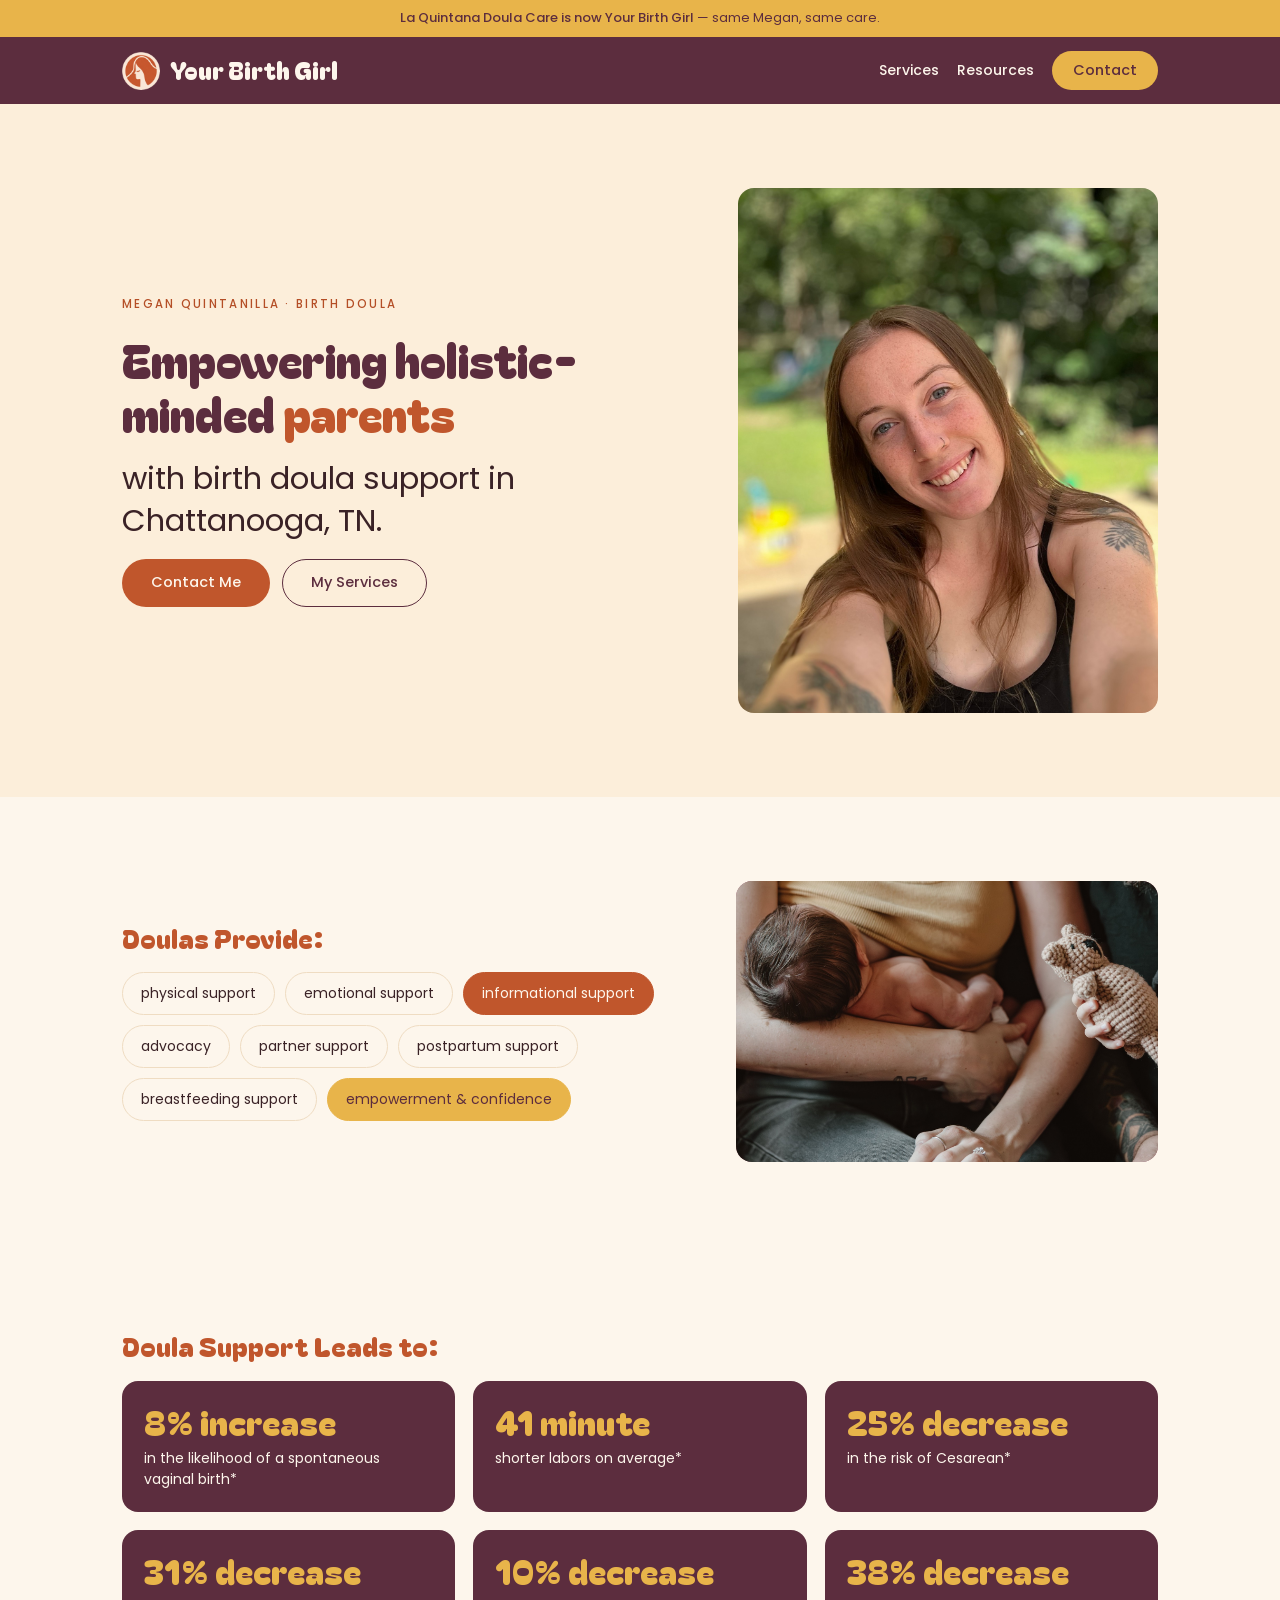
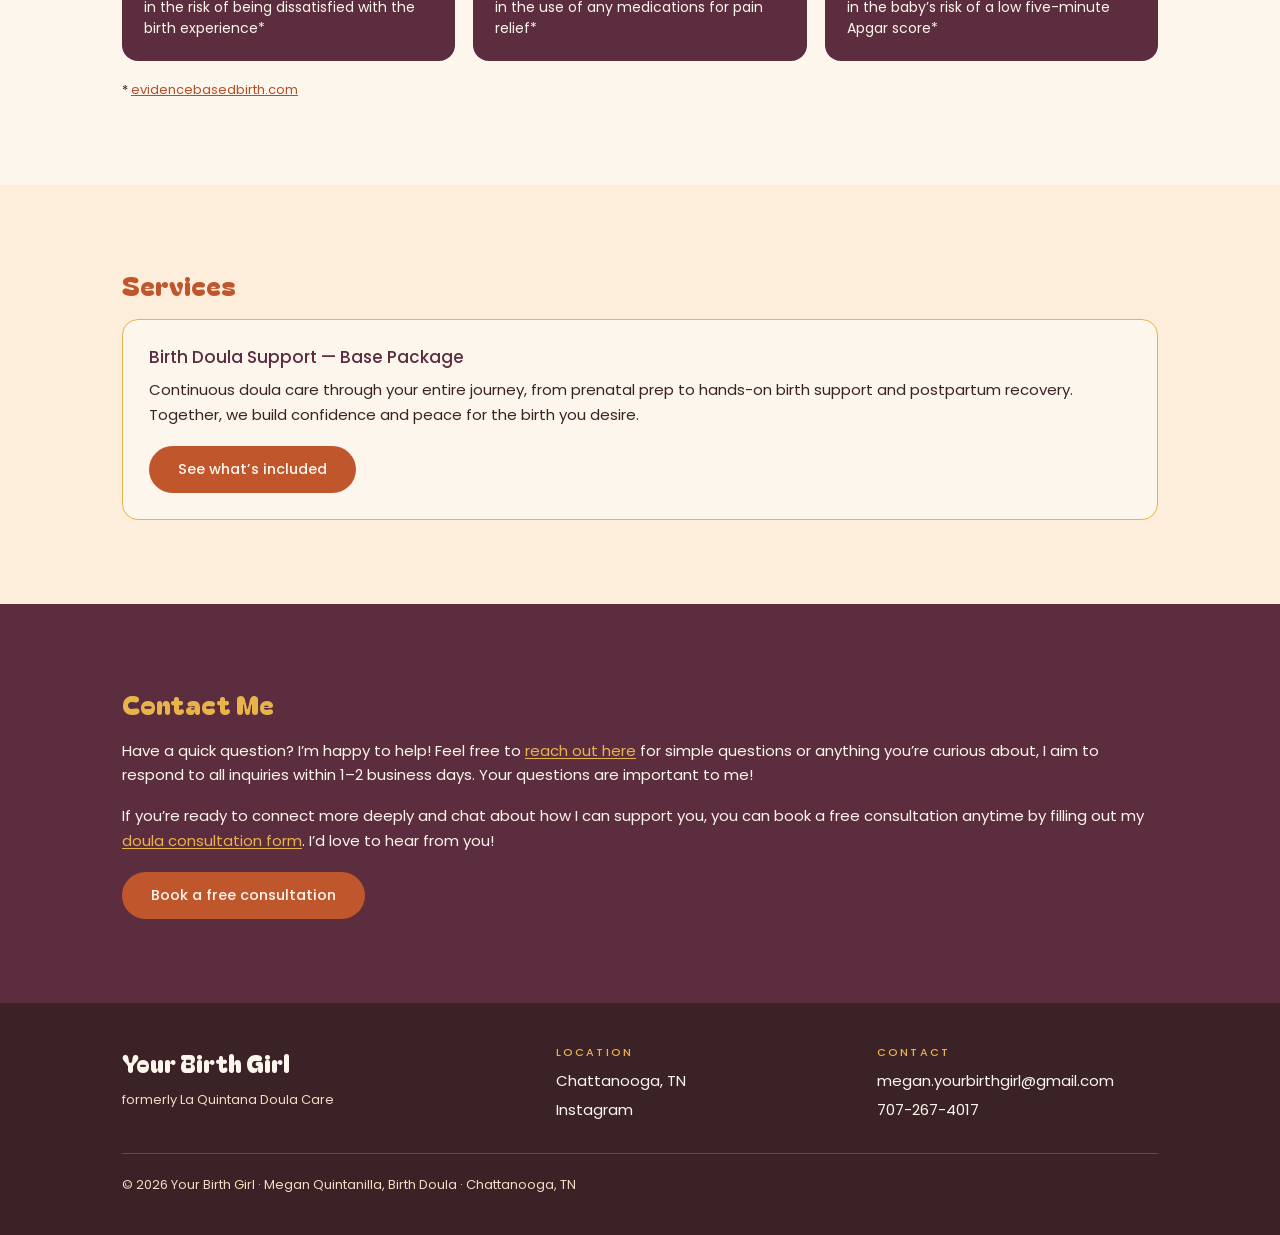
==== about.html @ a01bfeae "Target 'Chattanooga doula' in the homepage title; add sitemap and robots The old site ranked top-3 f" ====
<!DOCTYPE html>
<html lang="en">
<head>
<meta charset="utf-8">
<meta name="viewport" content="width=device-width, initial-scale=1">
<!-- Redirect stub. The old Squarespace site had /about; this site does not.
     Squarespace domain forwarding preserves the path, so traffic lands here.
     Zero-delay refresh plus a canonical is the closest a static host gets to
     a 301. Remove alongside the rebrand notice — see BRAND.md §7. -->
<meta http-equiv="refresh" content="0; url=/">
<link rel="canonical" href="https://yourbirthgirl.com/">
<title>Your Birth Girl | Chattanooga Doula</title>
<link rel="stylesheet" href="css/style.css">
</head>
<body>
<main id="main" class="section section--cream">
  <div class="shell stack">
    <p class="body-text">This page has moved.
      <a href="/">Continue to Your Birth Girl</a>.</p>
  </div>
</main>
</body>
</html>
---- css/style.css ----
/* ==========================================================================
   Your Birth Girl — stylesheet
   Implements BRAND.md revision 1. Mobile first.
   Do not add colors, fonts, gradients, or shadows that are not in BRAND.md.
   ========================================================================== */

/* ----- Fonts (self-hosted, SIL OFL) ----- */
@font-face {
  font-family: 'Bagel Fat One';
  src: url('../assets/fonts/bagel-fat-one-400.woff2') format('woff2');
  font-weight: 400;
  font-style: normal;
  font-display: swap;
}
@font-face {
  font-family: 'Poppins';
  src: url('../assets/fonts/poppins-400.woff2') format('woff2');
  font-weight: 400;
  font-style: normal;
  font-display: swap;
}
@font-face {
  font-family: 'Poppins';
  src: url('../assets/fonts/poppins-500.woff2') format('woff2');
  font-weight: 500;
  font-style: normal;
  font-display: swap;
}

/* ----- Tokens ----- */
:root {
  --plum:  #5C2D3E;
  --rose:  #A8687C;
  --rust:  #C0562C;
  --drust: #B44E26;
  --gold:  #E8B44A;
  --cream: #FDF6EC;
  --wash:  #FCEEDA;
  --ink:   #3A2226;
  --line:  #EFDCC2;

  --display: 'Bagel Fat One', Georgia, serif;
  --body: 'Poppins', -apple-system, BlinkMacSystemFont, 'Segoe UI', Roboto, sans-serif;

  --radius-card: 16px;
  --radius-pill: 40px;
  --shell: 1100px;
  --gutter: 20px;
  --section-y: 56px;
}

/* ----- Reset ----- */
*, *::before, *::after { box-sizing: border-box; }
body, h1, h2, h3, h4, p, ul, ol, li, figure, blockquote { margin: 0; padding: 0; }
ul, ol { list-style: none; }
img { max-width: 100%; display: block; height: auto; }
a { color: inherit; }

html { scroll-behavior: smooth; }
@media (prefers-reduced-motion: reduce) {
  html { scroll-behavior: auto; }
  *, *::before, *::after { animation-duration: .01ms !important; transition-duration: .01ms !important; }
}

body {
  font-family: var(--body);
  font-weight: 400;
  font-size: 15px;
  line-height: 1.6;
  color: var(--ink);
  background: var(--cream);
  -webkit-font-smoothing: antialiased;
}

/* ----- Layout ----- */
.shell {
  width: 100%;
  max-width: var(--shell);
  margin-inline: auto;
  padding-inline: var(--gutter);
}

.section { padding-block: var(--section-y); }
.section--cream { background: var(--cream); }
.section--wash  { background: var(--wash); }
.section--plum  { background: var(--plum); color: var(--cream); }

/* Skip link — keyboard users land past the nav */
.skip {
  position: absolute;
  left: -9999px;
  top: 0;
  background: var(--plum);
  color: var(--cream);
  padding: 12px 20px;
  border-radius: 0 0 var(--radius-card) 0;
  font-weight: 500;
  z-index: 100;
}
.skip:focus { left: 0; }

/* ----- Type scale (mobile values; desktop in media query) ----- */
.wordmark {
  display: inline-flex;
  align-items: center;
  gap: 10px;
  font-family: var(--display);
  font-size: 20px;
  line-height: 1.1;
  color: var(--cream);
  text-decoration: none;
}
/* The mark keeps its own cream field and is masked to a circle, so it reads
   as a badge on plum. The rust mark alone would be ~2.4:1 against plum. */
.wordmark__mark { display: block; width: 32px; height: 32px; flex: none; }

.hero__standout {
  font-family: var(--display);
  font-size: 30px;
  line-height: 1.15;
  color: var(--plum);
  font-weight: 400;
}
/* The turn word — final word of the hero headline only, once per page */
.turn { color: var(--rust); }

.hero__lead {
  font-size: 22px;
  line-height: 1.35;
  color: var(--ink);
  font-weight: 400;
}

.section-header {
  font-family: var(--display);
  font-size: 22px;
  line-height: 1.2;
  color: var(--rust);
  font-weight: 400;
}
/* On plum backgrounds rust would fail contrast — use gold, which is 5.8 on plum */
.section--plum .section-header { color: var(--gold); }

.eyebrow {
  font-size: 11px;
  font-weight: 500;
  letter-spacing: .2em;
  text-transform: uppercase;
  color: var(--drust);
}
.section--plum .eyebrow { color: var(--gold); }

.body-text {
  font-size: 15px;
  line-height: 1.6;
  color: var(--ink);
}
.section--plum .body-text { color: var(--cream); }
.body-text + .body-text { margin-top: 16px; }

/* Inline links — drust passes AA at body size on cream and wash */
.body-text a, .link {
  color: var(--drust);
  text-decoration: underline;
  text-underline-offset: 2px;
}
.section--plum .body-text a,
.section--plum .link { color: var(--gold); }

/* ----- Buttons ----- */
.btn {
  display: inline-block;
  font-family: var(--body);
  font-weight: 500;
  font-size: 15px;
  line-height: 1.2;
  padding: 14px 28px;
  border-radius: var(--radius-pill);
  border: 1.5px solid transparent;
  text-decoration: none;
  cursor: pointer;
  text-align: center;
}
.btn--primary { background: var(--rust); color: var(--cream); }
.btn--primary:hover { background: var(--drust); }

.btn--secondary { background: transparent; color: var(--plum); border-color: var(--plum); }
.btn--secondary:hover { background: var(--plum); color: var(--cream); }

/* The only gold button on the site */
.btn--nav { background: var(--gold); color: var(--plum); padding: 10px 20px; font-size: 14px; }
.btn--nav:hover { background: var(--cream); }

/* On plum, the secondary button needs a light border to be visible */
.section--plum .btn--secondary { color: var(--cream); border-color: var(--cream); }
.section--plum .btn--secondary:hover { background: var(--cream); color: var(--plum); }

.btn-row { display: flex; flex-wrap: wrap; gap: 12px; }

/* ----- Focus ----- */
a:focus-visible, button:focus-visible {
  outline: 3px solid var(--gold);
  outline-offset: 3px;
}
.section--plum a:focus-visible, .nav a:focus-visible {
  outline-color: var(--gold);
}

/* ----- Rebrand notice -----
   TEMPORARY. Bridges visitors arriving from laquintanadoulacare.com through
   the 301 redirect. Delete this block plus the markup on all four pages once
   the redirect has run ~12 months. See BRAND.md §7.
   Plum on gold measures 5.8:1, so 13px clears AA. */
.rebrand {
  background: var(--gold);
  padding-block: 9px;
}
.rebrand__text {
  color: var(--plum);
  font-size: 13px;
  font-weight: 400;
  line-height: 1.45;
  text-align: center;
}
.rebrand__text strong { font-weight: 500; }

/* ----- Nav ----- */
.nav { background: var(--plum); }
.nav__inner {
  display: flex;
  flex-wrap: wrap;
  align-items: center;
  gap: 12px 20px;
  padding-block: 14px;
}
.nav__links {
  display: flex;
  flex-wrap: wrap;
  align-items: center;
  gap: 12px 18px;
  margin-left: auto;
}
/* Below ~600px the wordmark and three nav items cannot share a row without
   forcing the page wider than the viewport. Drop the links to their own line. */
@media (max-width: 599px) {
  .nav__inner { justify-content: space-between; }
  .nav__links { width: 100%; margin-left: 0; justify-content: flex-start; }
}
.nav__link {
  font-weight: 500;
  font-size: 14px;
  color: var(--cream);
  text-decoration: none;
}
.nav__link:hover { color: var(--gold); }
.nav__link[aria-current="page"] {
  color: var(--gold);
  text-decoration: underline;
  text-underline-offset: 4px;
}

/* ----- Hero ----- */
.hero { background: var(--wash); padding-block: var(--section-y); }
.hero__grid { display: grid; gap: 32px; }
.hero__copy > * + * { margin-top: 18px; }

/* ----- Photo frame ----- */
.photo-frame {
  position: relative;
  border-radius: var(--radius-card);
  overflow: hidden;
  background: var(--rose);
}
.photo-frame { --ratio: 4 / 5; }
.photo-frame img { width: 100%; aspect-ratio: var(--ratio); object-fit: cover; }
.photo-frame--wide { --ratio: 3 / 2; }   /* landscape source */
.photo-frame--tall { --ratio: 2 / 3; }   /* portrait source */
.photo-frame__caption {
  position: absolute;
  inset-inline: 0;
  bottom: 0;
  background: rgba(92, 45, 62, .74); /* plum at 74% */
  color: var(--cream);
  font-size: 12px;
  letter-spacing: .08em;
  padding: 10px 14px;
}
/* Placeholder until real photography lands */
.photo-frame--placeholder {
  display: grid;
  place-items: center;
  aspect-ratio: var(--ratio);
  border: 1.5px solid var(--gold);
}
.photo-frame--placeholder span {
  color: var(--cream);
  font-size: 12px;
  letter-spacing: .08em;
  text-transform: uppercase;
  text-align: center;
  padding: 0 20px;
}

/* Text beside a photo. Stacks on mobile, text first. */
.split { display: grid; gap: 28px; }

/* ----- Pills ----- */
.pill-list { display: flex; flex-wrap: wrap; gap: 10px; }
.pill {
  display: inline-block;
  background: var(--cream);
  border: 1.5px solid var(--line);
  border-radius: var(--radius-pill);
  color: var(--ink);
  font-size: 14px;
  padding: 9px 18px;
}
/* Exactly one of each per list. Never more. */
.pill--rust { background: var(--rust); border-color: var(--rust); color: var(--cream); }
.pill--gold { background: var(--gold); border-color: var(--gold); color: var(--plum); }

/* ----- Cards ----- */
.card-grid { display: grid; gap: 18px; }
.card {
  background: var(--cream);
  border: 1.5px solid var(--gold);
  border-radius: var(--radius-card);
  padding: 26px;
}
.card__title {
  font-family: var(--body);
  font-weight: 500;
  font-size: 16px;
  color: var(--plum);
  line-height: 1.3;
}
.card__title + * { margin-top: 10px; }

/* ----- Stat blocks ----- */
.stat-grid { display: grid; gap: 14px; }
.stat {
  background: var(--plum);
  border-radius: var(--radius-card);
  padding: 22px;
}
.stat__number {
  font-family: var(--display);
  font-size: 28px;
  line-height: 1.1;
  color: var(--gold);
  font-weight: 400;
}
.stat__caption {
  margin-top: 8px;
  font-size: 14px;
  line-height: 1.5;
  color: var(--cream);
}
.stat-source { margin-top: 18px; font-size: 13px; color: var(--ink); }
.stat-source a { color: var(--drust); }

/* ----- Included checklist (services) ----- */
.included { display: grid; gap: 10px; }
.included li {
  display: grid;
  grid-template-columns: 20px 1fr;
  gap: 10px;
  align-items: start;
  font-size: 15px;
  line-height: 1.5;
}
.included li::before {
  content: "✔";
  color: var(--drust);
  font-size: 14px;
  line-height: 1.6;
}

/* ----- Price ----- */
.price {
  font-family: var(--display);
  font-size: 28px;
  line-height: 1.1;
  color: var(--plum);
  font-weight: 400;
}

/* ----- Resource groups ----- */
.res-group + .res-group { margin-top: 34px; }
.res-group__title {
  font-family: var(--body);
  font-weight: 500;
  font-size: 16px;
  color: var(--plum);
  padding-bottom: 10px;
  border-bottom: 1.5px solid var(--line);
}
.res-list { margin-top: 14px; display: grid; gap: 14px; }
.res-item__name { font-size: 15px; line-height: 1.5; color: var(--ink); }
.res-item__link {
  font-size: 13px;
  font-weight: 500;
  color: var(--drust);
  text-underline-offset: 2px;
}

/* ----- Footer ----- */
.footer { background: var(--ink); color: var(--cream); padding-block: 40px; }
.footer__grid { display: grid; gap: 26px; }
.footer__wordmark { font-family: var(--display); font-size: 20px; color: var(--cream); }
.footer__label {
  font-size: 11px;
  font-weight: 500;
  letter-spacing: .2em;
  text-transform: uppercase;
  color: var(--gold);
  margin-bottom: 8px;
}
.footer__grid li + li { margin-top: 4px; }
.footer a { color: var(--cream); text-decoration: none; }
.footer a:hover { text-decoration: underline; text-underline-offset: 2px; }
.footer__former { font-size: 13px; color: var(--line); margin-top: 6px; }
.footer__bottom {
  margin-top: 30px;
  padding-top: 20px;
  border-top: 1.5px solid rgba(253, 246, 236, .18);
  font-size: 13px;
  color: var(--line);
}

/* ----- Utilities ----- */
.stack > * + * { margin-top: 18px; }
.stack-lg > * + * { margin-top: 30px; }
.visually-hidden {
  position: absolute; width: 1px; height: 1px;
  padding: 0; margin: -1px; overflow: hidden;
  clip: rect(0 0 0 0); white-space: nowrap; border: 0;
}

/* ==========================================================================
   Desktop
   ========================================================================== */
@media (min-width: 760px) {
  :root { --gutter: 32px; --section-y: 84px; }

  body { line-height: 1.65; }

  .wordmark { font-size: 24px; }
  .wordmark__mark { width: 38px; height: 38px; }
  .hero__standout { font-size: 47px; }
  .hero__lead { font-size: 31px; }
  .section-header { font-size: 27px; }
  .eyebrow { font-size: 11.5px; }
  .body-text { line-height: 1.65; }
  .btn { font-size: 14.5px; }
  .card__title { font-size: 17px; }
  .stat__number { font-size: 34px; }
  .price { font-size: 34px; }
  .footer__wordmark { font-size: 24px; }

  .hero__grid { grid-template-columns: 1.15fr .85fr; align-items: center; gap: 48px; }
  .split { grid-template-columns: 1.15fr .85fr; align-items: center; gap: 44px; }
  /* the package card is the tall element here, so the photo tracks its top
     rather than floating centred against it */
  .split--card { grid-template-columns: 1.35fr .65fr; align-items: stretch; }
  .split--card .photo-frame { height: 100%; }
  .split--card .photo-frame img { height: 100%; aspect-ratio: auto; }
  /* narrower column: the included list reads better as one column */
  .split--card .included { grid-template-columns: 1fr; }
  .stat-grid { grid-template-columns: repeat(3, 1fr); gap: 18px; }
  .card-grid { grid-template-columns: repeat(2, 1fr); gap: 22px; }
  .card-grid--single { grid-template-columns: 1fr; }
  .footer__grid { grid-template-columns: 1.4fr 1fr 1fr; gap: 40px; }
  .res-list--two { grid-template-columns: repeat(2, 1fr); gap: 18px; }
  .included { grid-template-columns: repeat(2, 1fr); gap: 10px 26px; }
}

/* ==========================================================================
   Consultation form
   Replaces the Airtable embed. Posts to the Cloudflare Worker, which relays
   to Resend. Fields mirror the original Airtable form.
   ========================================================================== */

.form { max-width: 640px; }
.form__field + .form__field { margin-top: 26px; }

/* legend inherits a default inline padding in every browser; zero it so the
   support-type question lines up with the other labels */
.form__label, legend.form__label { padding: 0; }
.form__label {
  display: block;
  font-weight: 500;
  font-size: 15px;
  line-height: 1.4;
  color: var(--plum);
}
.form__req { color: var(--drust); margin-left: 2px; }
.form__hint {
  margin-top: 4px;
  font-size: 13px;
  line-height: 1.5;
  color: var(--ink);
}

.form__input,
.form__select,
.form__textarea {
  display: block;
  width: 100%;
  margin-top: 10px;
  font-family: var(--body);
  font-weight: 400;
  font-size: 15px;
  line-height: 1.5;
  color: var(--ink);
  background: var(--cream);
  border: 1.5px solid var(--line);
  border-radius: var(--radius-card);
  padding: 12px 14px;
}
.form__textarea { min-height: 110px; resize: vertical; }

/* Native select arrow varies by platform; keep the control legible without
   adding a background image, which the brand spec does not allow. */
.form__select { appearance: none; padding-right: 40px; }
.form__select-wrap { position: relative; }
.form__select-wrap::after {
  content: "";
  position: absolute;
  right: 16px;
  bottom: 20px;
  width: 8px;
  height: 8px;
  border-right: 2px solid var(--plum);
  border-bottom: 2px solid var(--plum);
  transform: rotate(45deg);
  pointer-events: none;
}

.form__input:focus-visible,
.form__select:focus-visible,
.form__textarea:focus-visible {
  outline: 3px solid var(--gold);
  outline-offset: 2px;
  border-color: var(--plum);
}

/* Checkbox groups */
.form__checks { margin-top: 12px; display: grid; gap: 10px; }
.form__check {
  display: grid;
  grid-template-columns: 22px 1fr;
  gap: 12px;
  align-items: start;
  font-size: 15px;
  line-height: 1.5;
  color: var(--ink);
  cursor: pointer;
}
.form__check input {
  width: 22px;
  height: 22px;
  margin: 0;
  accent-color: var(--rust);
  cursor: pointer;
}
.form__check input:focus-visible { outline: 3px solid var(--gold); outline-offset: 2px; }

/* Honeypot — hidden from people, visible to naive bots */
.form__pot {
  position: absolute;
  left: -9999px;
  width: 1px;
  height: 1px;
  overflow: hidden;
}

/* Validation + status messaging */
.form__error {
  margin-top: 6px;
  font-size: 13px;
  font-weight: 500;
  color: var(--drust);
}
.form__field--invalid .form__input,
.form__field--invalid .form__select,
.form__field--invalid .form__textarea { border-color: var(--drust); }

.form__status {
  margin-top: 22px;
  border-radius: var(--radius-card);
  padding: 16px 18px;
  font-size: 15px;
  line-height: 1.55;
  border: 1.5px solid var(--line);
}
.form__status[data-state="error"] { border-color: var(--drust); color: var(--ink); }
.form__status[data-state="sending"] { color: var(--ink); }

/* Success replaces the form outright */
.form__done {
  background: var(--plum);
  border-radius: var(--radius-card);
  padding: 30px 26px;
}
/* focused programmatically so screen readers announce it; it is not a
   keyboard stop, so the default ring would just be off-brand noise */
.form__done:focus { outline: none; }
.form__done h2 {
  font-family: var(--display);
  font-size: 22px;
  line-height: 1.2;
  color: var(--gold);
  font-weight: 400;
}
.form__done p { margin-top: 12px; font-size: 15px; line-height: 1.6; color: var(--cream); }

.form__submit { margin-top: 30px; }
.btn[disabled] { opacity: .6; cursor: not-allowed; }

@media (min-width: 760px) {
  .form__done h2 { font-size: 27px; }
}
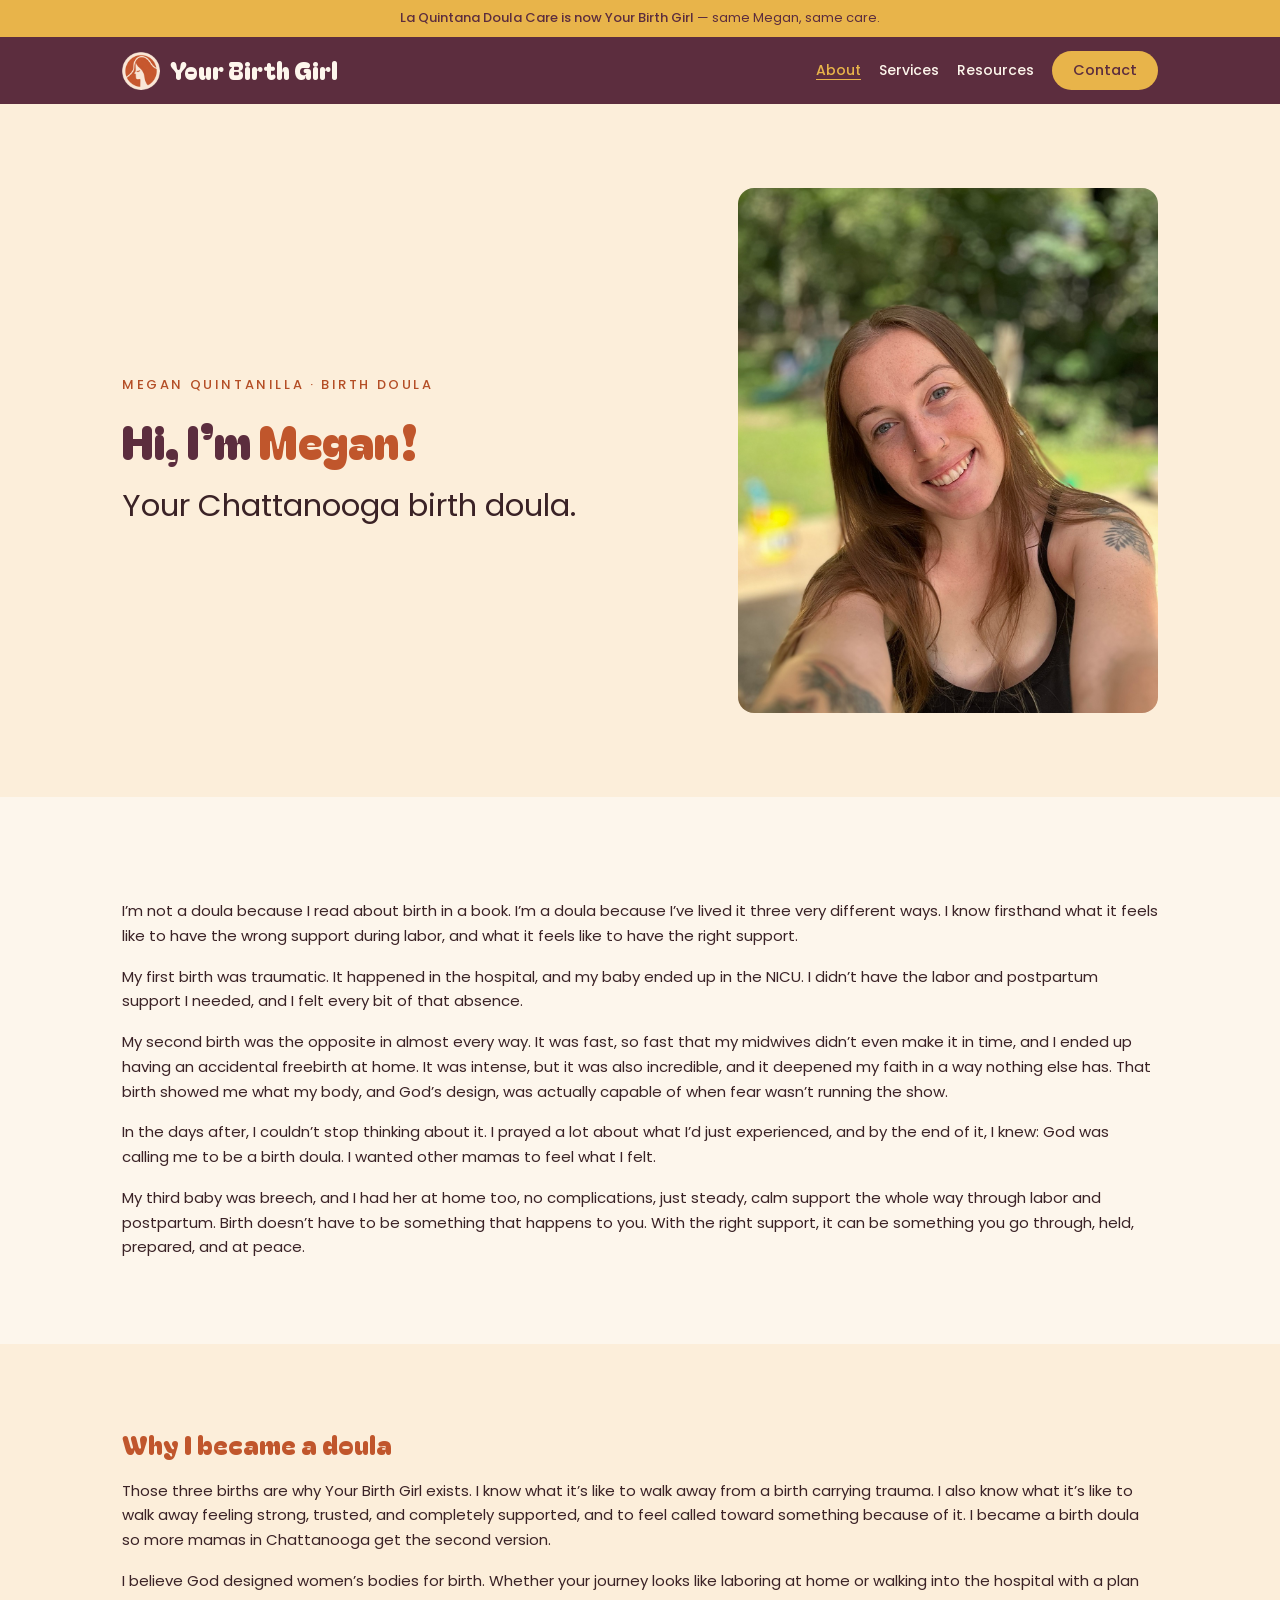
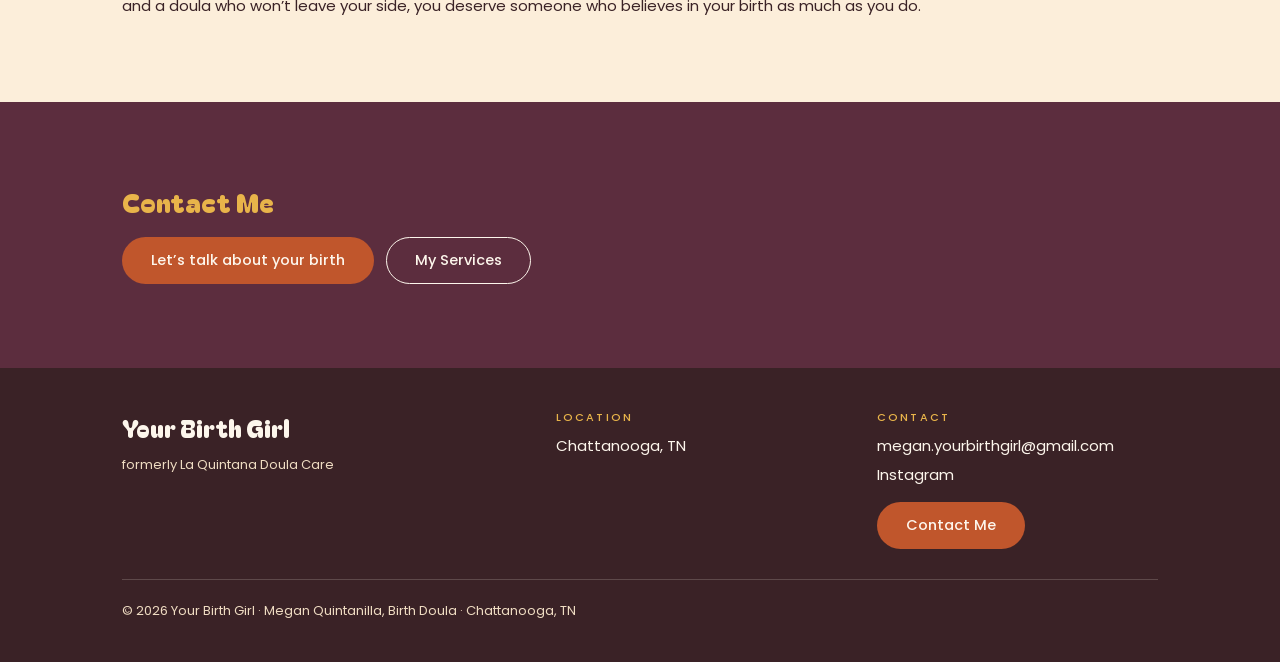
==== commit 2a45b930: "Add an About page and apply Megan's September copy rewrite Megan wrote new copy for most of the site" ====
--- a/about.html
+++ b/about.html
@@ -3,21 +3,305 @@
 <head>
 <meta charset="utf-8">
 <meta name="viewport" content="width=device-width, initial-scale=1">
-<!-- Redirect stub. The old Squarespace site had /about; this site does not.
-     Squarespace domain forwarding preserves the path, so traffic lands here.
-     Zero-delay refresh plus a canonical is the closest a static host gets to
-     a 301. Remove alongside the rebrand notice — see BRAND.md §7. -->
-<meta http-equiv="refresh" content="0; url=/">
-<link rel="canonical" href="https://yourbirthgirl.com/">
-<title>Your Birth Girl | Chattanooga Doula</title>
+<title>Meet Megan, Chattanooga Birth Doula | Your Birth Girl</title>
+<meta name="description" content="Megan Quintanilla&rsquo;s story &mdash; three very different births, and why she became a birth doula in Chattanooga, TN.">
+<link rel="canonical" href="https://yourbirthgirl.com/about">
+<link rel="preload" href="assets/fonts/bagel-fat-one-400.woff2" as="font" type="font/woff2" crossorigin>
+<link rel="preload" href="assets/fonts/poppins-400.woff2" as="font" type="font/woff2" crossorigin>
+<link rel="icon" href="/favicon.ico" sizes="any">
+<link rel="icon" type="image/png" sizes="32x32" href="/assets/icons/favicon-32.png">
+<link rel="icon" type="image/png" sizes="16x16" href="/assets/icons/favicon-16.png">
+<link rel="apple-touch-icon" href="/assets/icons/apple-touch-icon.png">
+<link rel="manifest" href="/site.webmanifest">
+<meta name="theme-color" content="#5C2D3E">
 <link rel="stylesheet" href="css/style.css">
+<!-- Structured data (JSON-LD) — service-area business, no street address.
+     The business and Person nodes are repeated on every page by design so each
+     page is self-describing when crawled alone. Keep name, phone and email in
+     sync with the footer and the Google Business Profile. -->
+<script type="application/ld+json">
+  {
+    "@context": "https://schema.org",
+    "@graph": [
+      {
+        "@type": "ProfessionalService",
+        "@id": "https://yourbirthgirl.com/#business",
+        "name": "Your Birth Girl",
+        "alternateName": "La Quintana Doula Care",
+        "description": "Birth doula support for holistic-minded parents in Chattanooga, TN. Continuous care from prenatal preparation through labor, birth, and postpartum recovery.",
+        "url": "https://yourbirthgirl.com/",
+        "email": "megan.yourbirthgirl@gmail.com",
+        "image": "https://yourbirthgirl.com/assets/img/megan.jpg",
+        "logo": "https://yourbirthgirl.com/assets/img/logo.png",
+        "address": {
+          "@type": "PostalAddress",
+          "addressLocality": "Chattanooga",
+          "addressRegion": "TN",
+          "addressCountry": "US"
+        },
+        "areaServed": [
+          {
+            "@type": "City",
+            "name": "Chattanooga",
+            "address": {
+              "@type": "PostalAddress",
+              "addressLocality": "Chattanooga",
+              "addressRegion": "TN",
+              "addressCountry": "US"
+            }
+          },
+          {
+            "@type": "City",
+            "name": "Cleveland",
+            "address": {
+              "@type": "PostalAddress",
+              "addressLocality": "Cleveland",
+              "addressRegion": "TN",
+              "addressCountry": "US"
+            }
+          },
+          {
+            "@type": "City",
+            "name": "Signal Mountain",
+            "address": {
+              "@type": "PostalAddress",
+              "addressLocality": "Signal Mountain",
+              "addressRegion": "TN",
+              "addressCountry": "US"
+            }
+          },
+          {
+            "@type": "City",
+            "name": "East Ridge",
+            "address": {
+              "@type": "PostalAddress",
+              "addressLocality": "East Ridge",
+              "addressRegion": "TN",
+              "addressCountry": "US"
+            }
+          },
+          {
+            "@type": "City",
+            "name": "Dayton",
+            "address": {
+              "@type": "PostalAddress",
+              "addressLocality": "Dayton",
+              "addressRegion": "TN",
+              "addressCountry": "US"
+            }
+          },
+          {
+            "@type": "City",
+            "name": "Dalton",
+            "address": {
+              "@type": "PostalAddress",
+              "addressLocality": "Dalton",
+              "addressRegion": "GA",
+              "addressCountry": "US"
+            }
+          },
+          {
+            "@type": "City",
+            "name": "LaFayette",
+            "address": {
+              "@type": "PostalAddress",
+              "addressLocality": "LaFayette",
+              "addressRegion": "GA",
+              "addressCountry": "US"
+            }
+          },
+          {
+            "@type": "GeoCircle",
+            "geoMidpoint": {
+              "@type": "GeoCoordinates",
+              "latitude": 35.0456,
+              "longitude": -85.3097
+            },
+            "geoRadius": "64000"
+          }
+        ],
+        "founder": {
+          "@id": "https://yourbirthgirl.com/#megan"
+        },
+        "employee": {
+          "@id": "https://yourbirthgirl.com/#megan"
+        },
+        "knowsLanguage": "en-US",
+        "sameAs": [
+          "https://www.instagram.com/yourbirthgirl/"
+        ]
+      },
+      {
+        "@type": "Person",
+        "@id": "https://yourbirthgirl.com/#megan",
+        "name": "Megan Quintanilla",
+        "jobTitle": "Birth Doula",
+        "image": "https://yourbirthgirl.com/assets/img/megan.jpg",
+        "url": "https://yourbirthgirl.com/about",
+        "description": "I'm not a doula because I read about birth in a book. I'm a doula because I've lived it three very different ways.",
+        "worksFor": {
+          "@id": "https://yourbirthgirl.com/#business"
+        },
+        "sameAs": [
+          "https://www.instagram.com/yourbirthgirl/"
+        ]
+      },
+      {
+        "@type": "WebSite",
+        "@id": "https://yourbirthgirl.com/#website",
+        "url": "https://yourbirthgirl.com/",
+        "name": "Your Birth Girl",
+        "publisher": {
+          "@id": "https://yourbirthgirl.com/#business"
+        },
+        "inLanguage": "en-US"
+      },
+      {
+        "@type": "AboutPage",
+        "@id": "https://yourbirthgirl.com/about#webpage",
+        "url": "https://yourbirthgirl.com/about",
+        "name": "Meet Megan, Chattanooga Birth Doula | Your Birth Girl",
+        "description": "Megan Quintanilla's story — three very different births, and why she became a birth doula in Chattanooga, TN.",
+        "isPartOf": {
+          "@id": "https://yourbirthgirl.com/#website"
+        },
+        "about": {
+          "@id": "https://yourbirthgirl.com/#business"
+        },
+        "inLanguage": "en-US",
+        "primaryImageOfPage": {
+          "@type": "ImageObject",
+          "url": "https://yourbirthgirl.com/assets/img/megan.jpg"
+        },
+        "breadcrumb": {
+          "@id": "https://yourbirthgirl.com/about#breadcrumb"
+        },
+        "mainEntity": {
+          "@id": "https://yourbirthgirl.com/#megan"
+        }
+      },
+      {
+        "@type": "BreadcrumbList",
+        "@id": "https://yourbirthgirl.com/about#breadcrumb",
+        "itemListElement": [
+          {
+            "@type": "ListItem",
+            "position": 1,
+            "name": "Home",
+            "item": "https://yourbirthgirl.com/"
+          },
+          {
+            "@type": "ListItem",
+            "position": 2,
+            "name": "About"
+          }
+        ]
+      }
+    ]
+  }
+</script>
 </head>
 <body>
-<main id="main" class="section section--cream">
-  <div class="shell stack">
-    <p class="body-text">This page has moved.
-      <a href="/">Continue to Your Birth Girl</a>.</p>
+
+<a class="skip" href="#main">Skip to content</a>
+
+<!-- Rebrand notice — temporary, see BRAND.md §7 -->
+<div class="rebrand">
+  <p class="shell rebrand__text"><strong>La Quintana Doula Care is now Your Birth Girl</strong> &mdash; same Megan, same care.</p>
+</div>
+
+<header class="nav">
+  <div class="shell nav__inner">
+    <a class="wordmark" href="/">
+      <img class="wordmark__mark" src="assets/img/logo-badge.png" width="38" height="38" alt="">
+      <span>Your Birth Girl</span>
+    </a>
+    <nav class="nav__links" aria-label="Main">
+      <a class="nav__link" href="/about" aria-current="page">About</a>
+      <a class="nav__link" href="/services">Services</a>
+      <a class="nav__link" href="/resources">Resources</a>
+      <a class="btn btn--nav" href="/contact">Contact</a>
+    </nav>
   </div>
+</header>
+
+<main id="main">
+
+  <!-- Hero -->
+  <section class="hero">
+    <div class="shell hero__grid">
+      <div class="hero__copy">
+        <p class="eyebrow">Megan Quintanilla &middot; Birth Doula</p>
+        <h1 class="hero__standout">Hi, I&rsquo;m <span class="turn">Megan!</span></h1>
+        <p class="hero__lead">Your Chattanooga birth doula.</p>
+      </div>
+      <!-- Swap for Megan's new portrait when it lands; keep width/height and alt. -->
+      <figure class="photo-frame">
+        <img src="assets/img/megan.jpg" width="1200" height="1600" fetchpriority="high"
+             alt="Megan Quintanilla smiling outdoors, with long auburn hair and a black tank top, trees and grass blurred behind her.">
+      </figure>
+    </div>
+  </section>
+
+  <!-- Her story, in her own words -->
+  <section class="section section--cream">
+    <div class="shell stack">
+      <h2 class="visually-hidden">My story</h2>
+      <p class="body-text">I&rsquo;m not a doula because I read about birth in a book. I&rsquo;m a doula because I&rsquo;ve lived it three very different ways. I know firsthand what it feels like to have the wrong support during labor, and what it feels like to have the right support.</p>
+      <p class="body-text">My first birth was traumatic. It happened in the hospital, and my baby ended up in the NICU. I didn&rsquo;t have the labor and postpartum support I needed, and I felt every bit of that absence.</p>
+      <p class="body-text">My second birth was the opposite in almost every way. It was fast, so fast that my midwives didn&rsquo;t even make it in time, and I ended up having an accidental freebirth at home. It was intense, but it was also incredible, and it deepened my faith in a way nothing else has. That birth showed me what my body, and God&rsquo;s design, was actually capable of when fear wasn&rsquo;t running the show.</p>
+      <p class="body-text">In the days after, I couldn&rsquo;t stop thinking about it. I prayed a lot about what I&rsquo;d just experienced, and by the end of it, I knew: God was calling me to be a birth doula. I wanted other mamas to feel what I felt.</p>
+      <p class="body-text">My third baby was breech, and I had her at home too, no complications, just steady, calm support the whole way through labor and postpartum. Birth doesn&rsquo;t have to be something that happens to you. With the right support, it can be something you go through, held, prepared, and at peace.</p>
+    </div>
+  </section>
+
+  <!-- Why I became a doula -->
+  <section class="section section--wash">
+    <div class="shell stack">
+      <h2 class="section-header">Why I became a doula</h2>
+      <p class="body-text">Those three births are why Your Birth Girl exists. I know what it&rsquo;s like to walk away from a birth carrying trauma. I also know what it&rsquo;s like to walk away feeling strong, trusted, and completely supported, and to feel called toward something because of it. I became a birth doula so more mamas in Chattanooga get the second version.</p>
+      <p class="body-text">I believe God designed women&rsquo;s bodies for birth. Whether your journey looks like laboring at home or walking into the hospital with a plan and a doula who won&rsquo;t leave your side, you deserve someone who believes in your birth as much as you do.</p>
+    </div>
+  </section>
+
+  <!-- Closing CTA -->
+  <section class="section section--plum">
+    <div class="shell stack">
+      <h2 class="section-header">Contact Me</h2>
+      <div class="btn-row">
+        <a class="btn btn--primary" href="/contact">Let&rsquo;s talk about your birth</a>
+        <a class="btn btn--secondary" href="/services">My Services</a>
+      </div>
+    </div>
+  </section>
+
 </main>
+
+<footer class="footer">
+  <div class="shell">
+    <div class="footer__grid">
+      <div>
+        <p class="footer__wordmark">Your Birth Girl</p>
+        <p class="footer__former">formerly La Quintana Doula Care</p>
+      </div>
+      <div>
+        <p class="footer__label">Location</p>
+        <ul>
+          <li>Chattanooga, TN</li>
+        </ul>
+      </div>
+      <div>
+        <p class="footer__label">Contact</p>
+        <ul>
+          <li><a href="mailto:megan.yourbirthgirl@gmail.com">megan.yourbirthgirl@gmail.com</a></li>
+          <li><a href="https://www.instagram.com/yourbirthgirl/" target="_blank" rel="noopener">Instagram</a></li>
+        </ul>
+        <p style="margin-top:14px"><a class="btn btn--primary" href="/contact">Contact Me</a></p>
+      </div>
+    </div>
+    <p class="footer__bottom">&copy; 2026 Your Birth Girl &middot; Megan Quintanilla, Birth Doula &middot; Chattanooga, TN</p>
+  </div>
+</footer>
+
 </body>
 </html>
--- a/css/style.css
+++ b/css/style.css
@@ -142,7 +142,8 @@
 .section--plum .section-header { color: var(--gold); }
 
 .eyebrow {
-  font-size: 11px;
+  /* 11px with .2em tracking was hard to read; bumped 2026-09-17. BRAND.md §8. */
+  font-size: 12px;
   font-weight: 500;
   letter-spacing: .2em;
   text-transform: uppercase;
@@ -450,7 +451,7 @@
   .hero__standout { font-size: 47px; }
   .hero__lead { font-size: 31px; }
   .section-header { font-size: 27px; }
-  .eyebrow { font-size: 11.5px; }
+  .eyebrow { font-size: 13px; }
   .body-text { line-height: 1.65; }
   .btn { font-size: 14.5px; }
   .card__title { font-size: 17px; }
@@ -462,6 +463,16 @@
   .split { grid-template-columns: 1.15fr .85fr; align-items: center; gap: 44px; }
   /* the package card is the tall element here, so the photo tracks its top
      rather than floating centred against it */
+  /* Photo matches the height of the card beside it. The frame stretches to the
+     row and object-fit: cover crops the image, so neither overhangs the card
+     nor falls short of it. Mobile keeps the source ratio from --tall / --wide. */
+  .split--match { align-items: stretch; }
+  .split--match .photo-frame { height: 100%; }
+  .split--match .photo-frame img { height: 100%; aspect-ratio: auto; }
+
+  /* Mirrored row: photo takes the left column on desktop only. */
+  .split--rev { grid-template-columns: .85fr 1.15fr; }
+  .split--rev .photo-frame { order: -1; }
   .split--card { grid-template-columns: 1.35fr .65fr; align-items: stretch; }
   .split--card .photo-frame { height: 100%; }
   .split--card .photo-frame img { height: 100%; aspect-ratio: auto; }
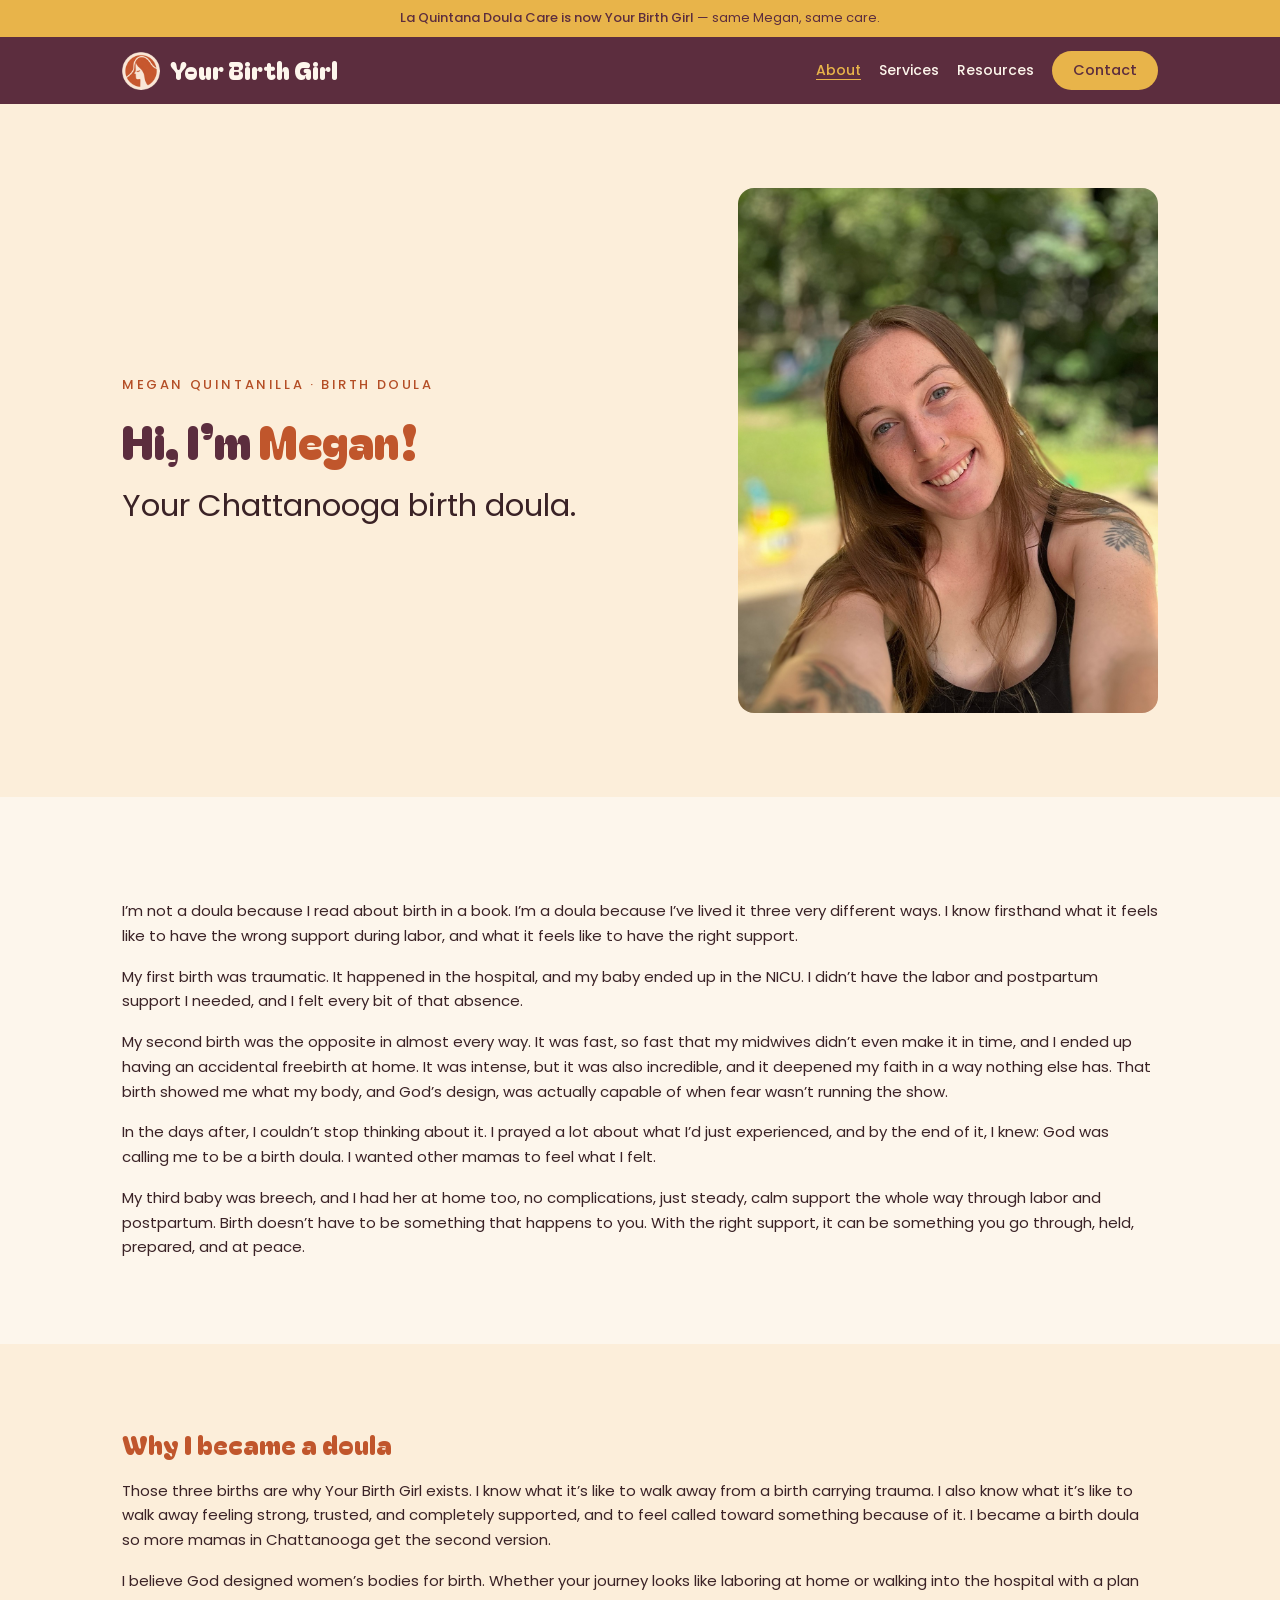
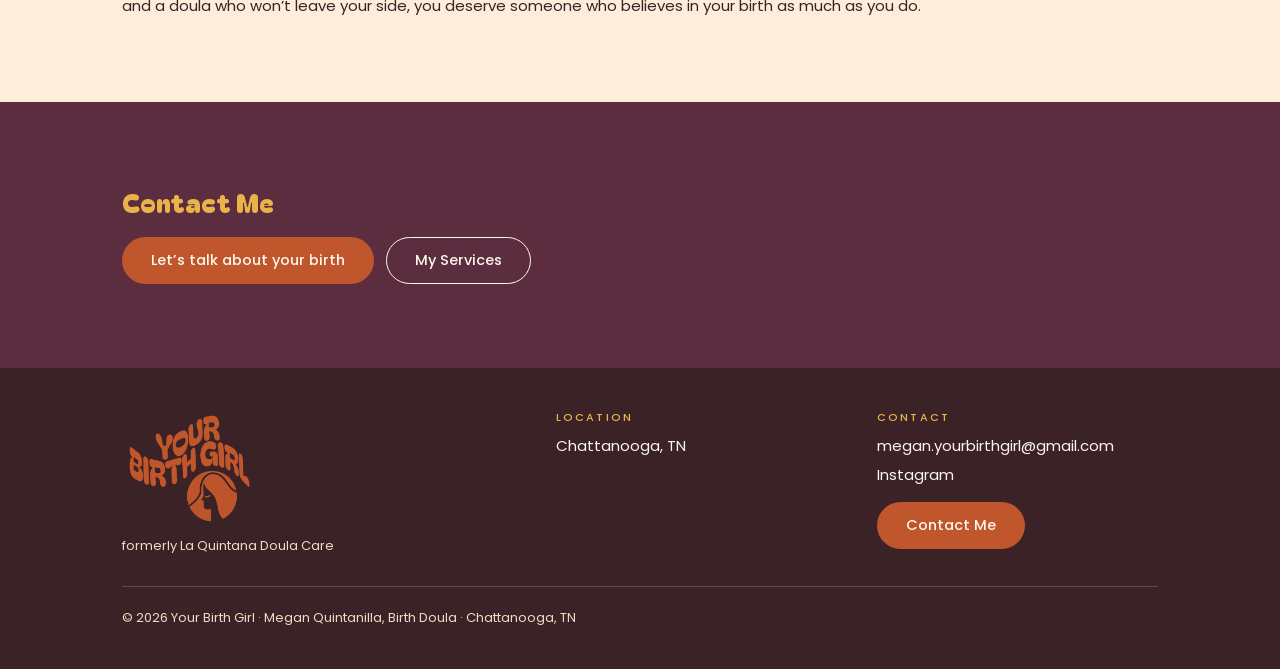
==== commit eddea092: "Replace the footer wordmark with the logo image The Bagel text wordmark in the footer is now assets/" ====
--- a/about.html
+++ b/about.html
@@ -281,7 +281,8 @@
   <div class="shell">
     <div class="footer__grid">
       <div>
-        <p class="footer__wordmark">Your Birth Girl</p>
+        <img class="footer__logo" src="assets/img/logo-wordmark.png"
+             width="480" height="430" loading="lazy" alt="Your Birth Girl">
         <p class="footer__former">formerly La Quintana Doula Care</p>
       </div>
       <div>
--- a/css/style.css
+++ b/css/style.css
@@ -408,7 +408,16 @@
 /* ----- Footer ----- */
 .footer { background: var(--ink); color: var(--cream); padding-block: 40px; }
 .footer__grid { display: grid; gap: 26px; }
-.footer__wordmark { font-family: var(--display); font-size: 20px; color: var(--cream); }
+/* The wordmark is now the logo image, rust artwork on transparency. The face
+   and hair cutouts are holes, so they take the footer's ink — that is the
+   intended two-tone read, not a rendering fault. Keep the alpha if it is ever
+   re-exported; a baked-in --wash background shows as a pale tile here. */
+.footer__logo {
+  display: block;
+  width: 120px;
+  max-width: 100%;
+  height: auto;
+}
 .footer__label {
   font-size: 11px;
   font-weight: 500;
@@ -457,7 +466,7 @@
   .card__title { font-size: 17px; }
   .stat__number { font-size: 34px; }
   .price { font-size: 34px; }
-  .footer__wordmark { font-size: 24px; }
+  .footer__logo { width: 135px; }
 
   .hero__grid { grid-template-columns: 1.15fr .85fr; align-items: center; gap: 48px; }
   .split { grid-template-columns: 1.15fr .85fr; align-items: center; gap: 44px; }
